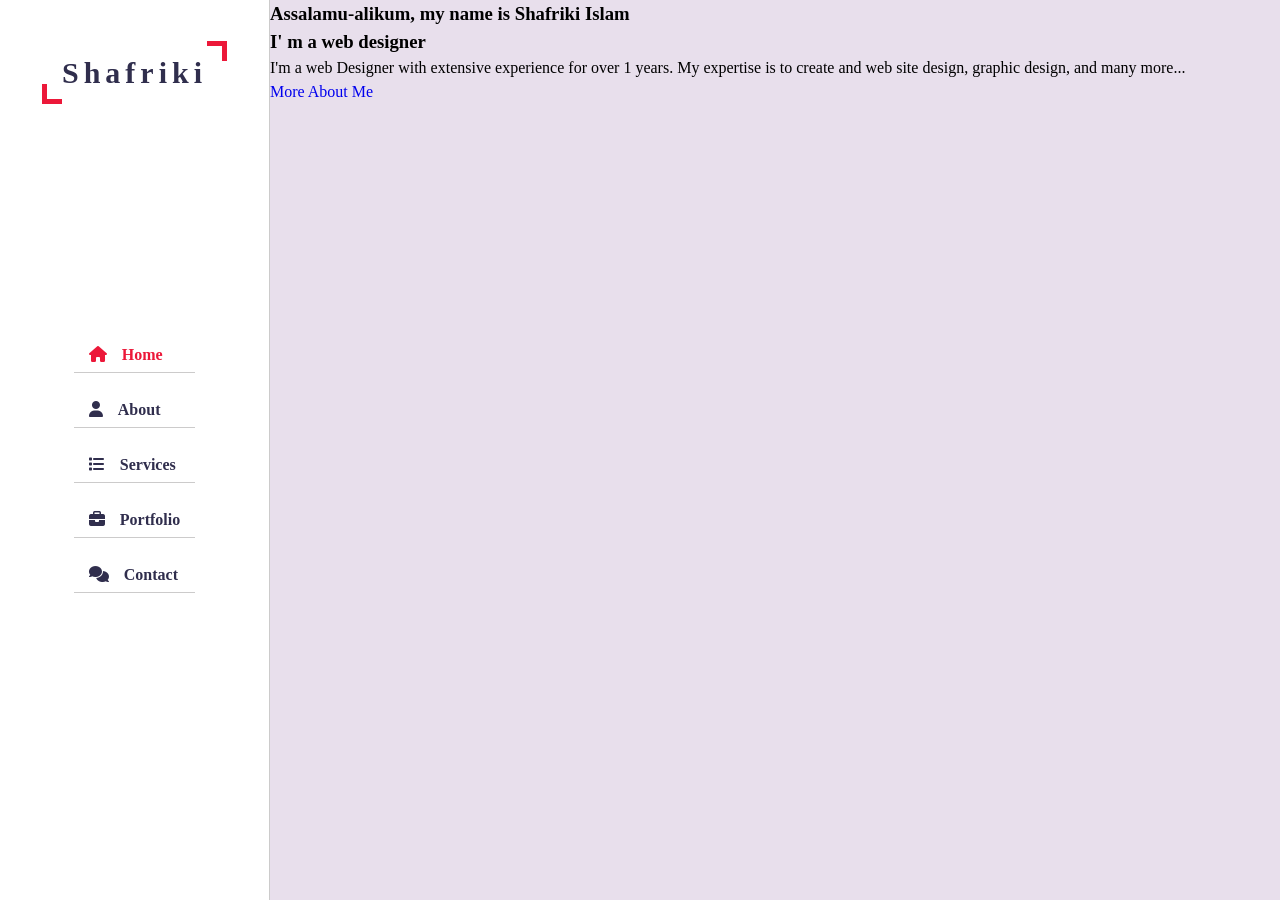
==== portfolio.html @ 01ceca14 "first commit" ====
<!DOCTYPE html>
<html lang="en">
<head>
    <meta charset="UTF-8">
    <meta name="viewport" content="width=device-width, initial-scale=1.0">
    <meta http-equiv="X-UA-Compatible" content="IE=edge">
    <title>Document</title>

    <!--css file link are here-->
    <link rel="stylesheet" href="portfolio.css">
    <link rel="stylesheet" href="color.css">
    <link rel="stylesheet" href="https://cdnjs.cloudflare.com/ajax/libs/font-awesome/6.5.1/css/all.min.css">
</head>
<body>
    <!--main container start-->
    <div class="main-conainer"></div>
    <!--Aside start-->
    <div class="aside">
        <div class="logo">
            <a href="#"><span>S</span>hafriki</a>
        </div>
        <div class="nav-toggler">
            <span></span>
        </div>
        <ul class="nav">
            <li><a href="#" class="active"><i class="fa fa-home"></i>Home</a></li>
            <li><a href="#"><i class="fa fa-user"></i>About</a></li>
            <li><a href="#"><i class="fa fa-list"></i>Services</a></li>
            <li><a href="#"><i class="fa fa-briefcase"></i>Portfolio</a></li>
            <li><a href="#"><i class="fa fa-comments"></i>Contact</a></li>
        </ul>
    </div>
    <!--Aside end-->
    <!--main content start-->

    <!--main content end-->
    <div class="main-content">
        <!--Home section start-->
        <section class="home section">
            <div class="container">
                <div class="row">
                    <div class="home-info">
                        <h3 class="hello">Assalamu-alikum, my name is <span class="name">Shafriki Islam</span></h3>
                        <h3 class="my-profession">I' m a <span class="typing">web designer</span></h3>
                        <p>I'm a web Designer with extensive experience for over 1 years. My expertise is to create
                            and web site design, graphic design, and many more...
                        </p>
                        <a href="contact" class="btn hire-me">More About Me</a>
                    </div>
                </div>
            </div>
        </section>
        <!--Home section end-->
    </div>
    <!--main container end-->
    <!--JAVA SCRIPT FILE LINK here-->
    <script src="portfolio.js"></script>
</body>
</html>
---- portfolio.css ----
@import url('https://fonts.googleapis.com/css2?family=Poppins:wght@200;300;400;500;600;700&display=swap');

:root
{
    --bg-black-900:#f2f2fc;
    --bg-black-900:#fdf9ff;
    --bg-black-900:#e8dfec;
    --text-black-900:#302e4d;
    --text-black-700:#504e70;

}
body
{
    line-height: 1.5;
    font-size: 16px;
    font-family: 'Poppins' sans-serif;

}
*
{
    margin: 0;
    padding: 0;
    outline: none;
    text-decoration: none;
    box-sizing: border-box;

}

::before,::after
{
    box-sizing: border-box;

}
ul
{
    list-style: none;
}
.section
{
    background: var(--bg-black-900);
    min-height: 100vh;
    display: block;
    position: fixed;
    left: 270px;
    top: 0;
    right: 0;
    opacity: 1;
    z-index: 0;
}
/*for aside section*/
.aside
{
    width: 270px;
    background: var(--bg-black-100);
    position: fixed;
    left: 0;
    height: 100%;
    top: 0;
    z-index: 10;
    padding: 30px;
    display: flex;
    justify-content: center;
    align-items: center;
    border-right: 1px solid rgb(204, 203, 203) ;

}
.aside .logo
{
    position: absolute;
    top: 50px;
    font-size: 30px;
    text-transform: capitalize;
}
.aside .logo a
{
    color: var(--text-black-900);
    font-weight: 700;
    padding: 15px 20px;
    font-size: 30px;
    letter-spacing: 5px;
    position: relative;
}
.aside .logo a span 
{
    font-family: 'Clicker Script',cursive;
    font-family: 40px;
}
.aside .logo a::before
{
    content: '';
    position: absolute;
    width: 20px;
    height: 20px;
    border-bottom: 5px solid var(--skin-color);
    border-left: 5px solid var(--skin-color);
    bottom: 0;
    left: 0;
}
.aside .logo a::after
{
    content: '';
    position: absolute;
    width: 20px;
    height: 20px;
    border-top: 5px solid var(--skin-color);
    border-right: 5px solid var(--skin-color);
    top: 0;
    right: 0;
}
.aside .nav-toggler
{
    height: 40px;
    width: 45px;
    border: 1px solid rgb(204, 203, 203) ;
    cursor: pointer;
    position: fixed;
    left: 300px;
    top: 20px;
    border-radius: 5px;
    background: var(--bg-black-100);
    display: none;
    align-items: center;
    justify-content: center;

}
.aside .nav-toggler span
{
    height: 2px;
    width: 18px;
    background: var(--skin-color);
    display: inline-block;
    position: relative;
}
.aside .nav-toggler span::before
{
    content: '';
    height: 2px;
    width: 18px;
    background: var(--skin-color);
    position: absolute;
    top: -6px;
    left: 0;
}
.aside .nav-toggler span::after
{
    content: '';
    height: 2px;
    width: 18px;
    background: var(--skin-color);
    position: absolute;
    top: 6px;
    left: 0;
}
.aside .nav
{
    margin-top: 50px;
}
.aside .nav li
{
    margin-bottom: 20px;
    display: block;

}
.aside .nav li a
{
    font-size: 16px;
    font-weight: 600;
    color: var(--text-black-900);
    padding: 5px 15px;
    border-bottom: 1px solid rgb(204, 203, 203) ;
    display: block;
}
.aside .nav li a.active
{
    color: var(--skin-color);
}
.aside .nav li a i
{
    margin-right: 15px;

}
---- color.css ----
:root
{
    --skin-color:#ec1839;
}
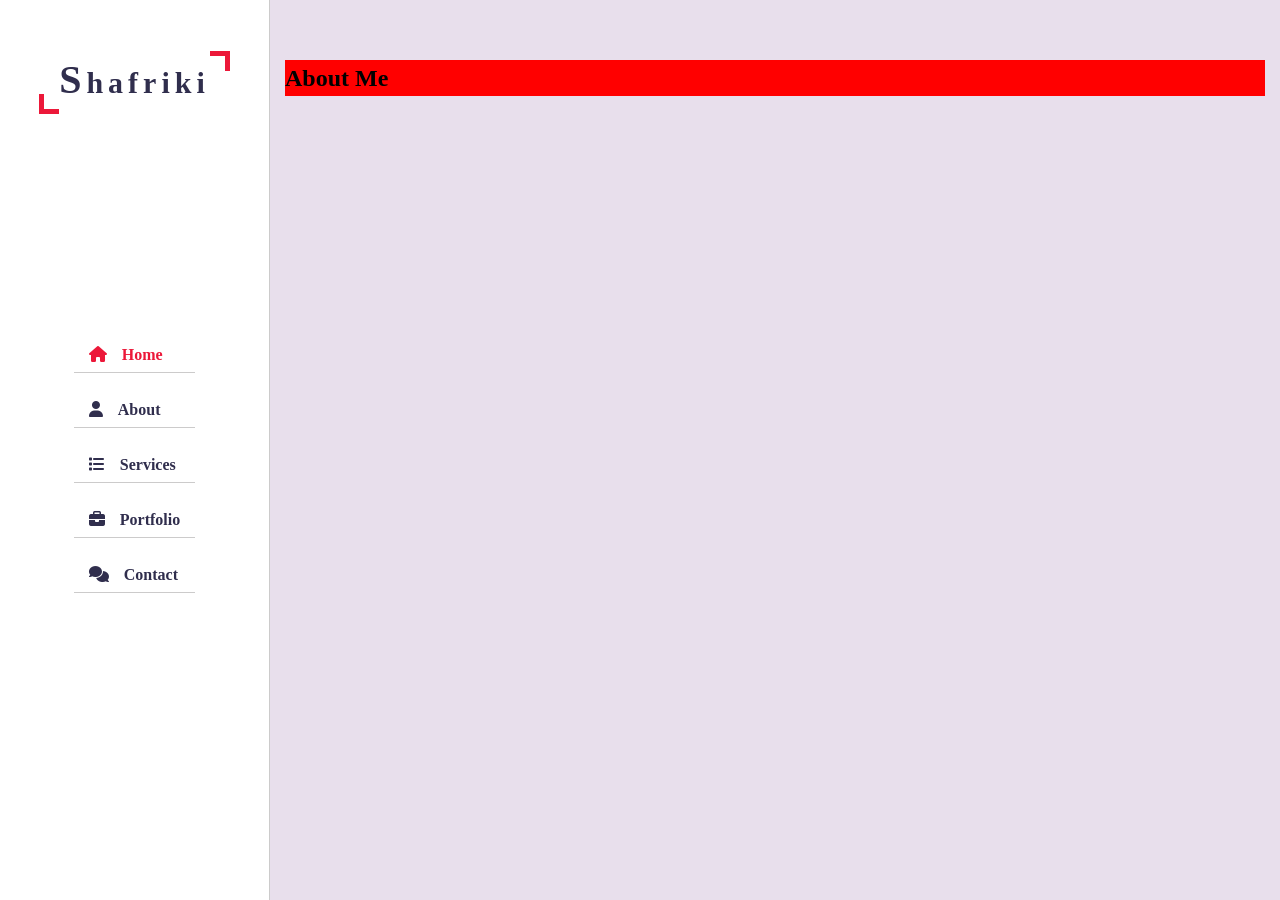
==== commit 560bc0d9: "added some code" ====
--- a/portfolio.html
+++ b/portfolio.html
@@ -5,7 +5,7 @@
     <meta name="viewport" content="width=device-width, initial-scale=1.0">
     <meta http-equiv="X-UA-Compatible" content="IE=edge">
     <title>Document</title>
-
+    
     <!--css file link are here-->
     <link rel="stylesheet" href="portfolio.css">
     <link rel="stylesheet" href="color.css">
@@ -36,21 +36,35 @@
     <!--main content end-->
     <div class="main-content">
         <!--Home section start-->
-        <section class="home section">
+        <section class="home section hidden">
             <div class="container">
                 <div class="row">
-                    <div class="home-info">
+                    <div class="home-info padd-15">
                         <h3 class="hello">Assalamu-alikum, my name is <span class="name">Shafriki Islam</span></h3>
                         <h3 class="my-profession">I' m a <span class="typing">web designer</span></h3>
                         <p>I'm a web Designer with extensive experience for over 1 years. My expertise is to create
                             and web site design, graphic design, and many more...
                         </p>
-                        <a href="contact" class="btn hire-me">More About Me</a>
+                        <a href="contact" class="btn hire-me">Hire me</a>
+                    </div>
+                    <div class="home-image padd-15">
+                        <img src="image/propic.png" alt="">
                     </div>
                 </div>
             </div>
         </section>
         <!--Home section end-->
+        <!--About section start-->
+        <section class="about section">
+            <div class="container">
+                <div class="row">
+                    <div class="section-title">
+                        <h2>About Me</h2>
+                    </div>
+                </div>
+            </div>
+        </section>
+        <!--About section end-->
     </div>
     <!--main container end-->
     <!--JAVA SCRIPT FILE LINK here-->
--- a/portfolio.css
+++ b/portfolio.css
@@ -40,12 +40,66 @@
     background: var(--bg-black-900);
     min-height: 100vh;
     display: block;
-    position: fixed;
-    left: 270px;
-    top: 0;
-    right: 0;
     opacity: 1;
-    z-index: 0;
+    padding: 0 30px;
+}
+.hidden
+{
+    display: none !important;
+}
+.main-content
+{
+    padding-left: 270px;
+}
+.padd-15
+{
+    padding-left: 15px;
+    padding-right: 15px;
+}
+
+.container
+{
+    max-width: 1100px;
+    width: 100%;
+    margin: auto;
+}
+.section .container
+{
+    padding-top: 60px;
+    padding-bottom: 70px;
+
+}
+.section-title
+{
+    flex: 0 0 100%;
+    max-width: 100%;
+    background-color: red;
+}
+.row
+{
+    display: flex;
+    flex-wrap: wrap;
+    margin-left: -15px;
+    margin-right: -15px;
+    position: relative;
+    
+}
+.btn
+{
+    font-size: 16px;
+    font-weight: 500;
+    padding: 12px 35px;
+    background: var(--skin-color);
+    color: white;
+    border-radius: 40px;
+    display: inline-block;
+    white-space: nowrap;
+    transition: all 0.3s ease;
+    border: none;
+}
+.btn:hover
+{
+    transform: scale(1.05);
 }
 /*for aside section*/
 .aside
@@ -83,7 +137,7 @@
 .aside .logo a span 
 {
     font-family: 'Clicker Script',cursive;
-    font-family: 40px;
+    font-size: 40px;
 }
 .aside .logo a::before
 {
@@ -178,4 +232,76 @@
 {
     margin-right: 15px;
 
+}
+
+/*home*/
+.home{
+    min-height: 100vh;
+    display: flex;
+    color: var(--text-black-900);
+}
+.home .home-info
+{
+    flex: 0 0 60%;
+    max-width: 60%;
+}
+h3.hello
+{
+    font-size: 28px;
+    margin: 15px 0;
+}
+h3.hello span{
+    font-family: 'Clicker Script', cursive;
+    font-size: 30px;
+    font-weight: 700;
+    color: var(--skin-color);
+}
+h3.my-profession
+{
+    font-size: 30px;
+    margin: 15px 0;
+}
+.typing
+{
+    color: var(--skin-color);
+}
+.home-info p{
+    margin-bottom: 70px;
+    font-size: 20px;
+    color: var(--text-black-700);
+}
+.home .home-image
+{
+    float: 0 0 40%;
+    max-width: 40%;
+    text-align: center;
+    position: relative;
+    
+}.home-image::after
+{
+    content: '';
+    position: absolute;
+    height: 80px;
+    width: 80px;
+    border-bottom: 10px solid var(--skin-color);
+    border-right: 10px solid var(--skin-color);
+    right: 20px;
+    bottom:-40px;
+}.home-image::before
+{
+    content: '';
+    position: absolute;
+    height: 80px;
+    width: 80px;
+    border-top: 10px solid var(--skin-color);
+    border-left: 10px solid var(--skin-color);
+    left: -20px;
+    top:-40px;
+    
+}
+.home .home-image img
+{
+    margin: auto;
+    border-radius: 5px;
+    height: 400px;
 }
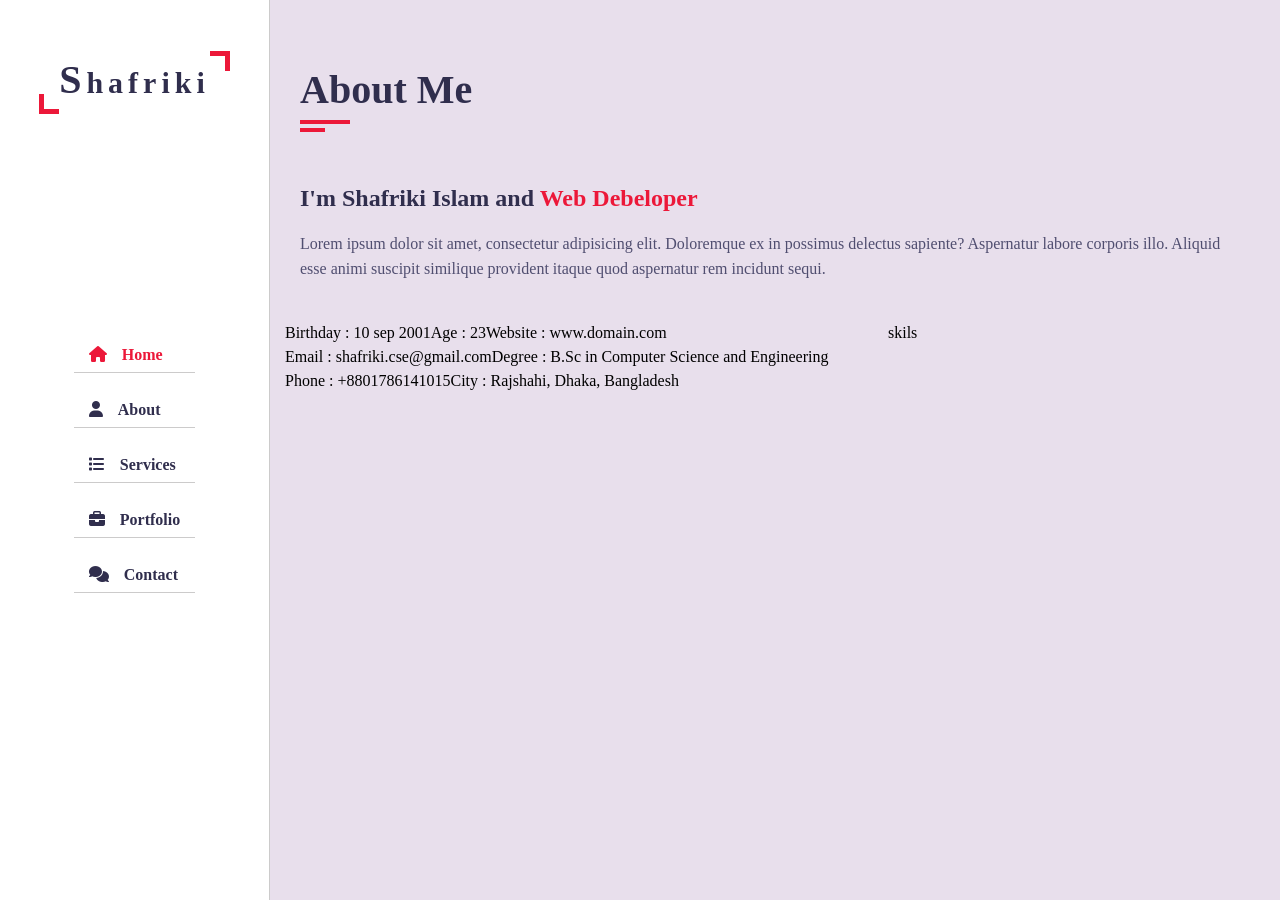
==== commit 5cc0a42e: "added some css and html code" ====
--- a/portfolio.html
+++ b/portfolio.html
@@ -58,8 +58,49 @@
         <section class="about section">
             <div class="container">
                 <div class="row">
-                    <div class="section-title">
+                    <div class="section-title padd-15">
                         <h2>About Me</h2>
+                    </div>
+                </div>
+                <div class="row">
+                    <div class="about-content padd-15">
+                        <div class="row">
+                            <div class="about-text padd-15">
+                                <h3>I'm Shafriki Islam and <span>Web Debeloper</span></h3>
+                                <p>Lorem ipsum dolor sit amet, consectetur adipisicing elit.
+                                     Doloremque ex in possimus delectus sapiente? 
+                                     Aspernatur labore corporis illo. Aliquid esse animi suscipit similique 
+                                    provident itaque quod aspernatur rem incidunt sequi.</p>
+                            </div>
+                        </div>
+                        <div class="row">
+                            <div class="personal-info padd-15">
+                                <div class="row">
+                                    <div class="info-item">
+                                        <p>Birthday : <span>10 sep 2001</span></p>
+                                    </div>
+                                    <div class="info-item">
+                                        <p>Age : <span>23</span></p>
+                                    </div>
+                                    <div class="info-item">
+                                        <p>Website : <span>www.domain.com</span></p>
+                                    </div>
+                                    <div class="info-item">
+                                        <p>Email : <span>shafriki.cse@gmail.com</span></p>
+                                    </div>
+                                    <div class="info-item">
+                                        <p>Degree : <span>B.Sc in Computer Science and Engineering</span></p>
+                                    </div>
+                                    <div class="info-item">
+                                        <p>Phone : <span>+8801786141015</span></p>
+                                    </div>
+                                    <div class="info-item">
+                                        <p>City : <span>Rajshahi, Dhaka, Bangladesh</span></p>
+                                    </div>
+                                </div>
+                            </div>
+                            <div class="skils padd-15">skils</div>
+                        </div>
                     </div>
                 </div>
             </div>
--- a/portfolio.css
+++ b/portfolio.css
@@ -73,7 +73,35 @@
 {
     flex: 0 0 100%;
     max-width: 100%;
-    background-color: red;
+    margin-bottom: 60px;
+}
+.section-title h2
+{
+    font-size: 40px;
+    color: var(--text-black-900);
+    font-weight: 700;
+    position: relative;
+}
+.section-title h2::before
+{
+    content: '';
+    height: 4px;
+    width: 50px;
+    background-color: var(--skin-color);
+    position: absolute;
+    top: 100%;
+    left: 0;
+}
+.section-title h2::after
+{
+    content: '';
+    height: 4px;
+    width: 25px;
+    background-color: var(--skin-color);
+    position: absolute;
+    top: 100%;
+    left: 0;
+    margin-top: 8px;
 }
 .row
 {
@@ -304,4 +332,46 @@
     margin: auto;
     border-radius: 5px;
     height: 400px;
+}
+/*about*/
+.about .about-content
+{
+    flex: 0 0 100%;
+    max-width: 100%;
+    
+}
+.about .about-content .about-text
+{
+    flex: 0 0 100;
+    max-width: 100%;
+}
+.about .about-content .about-text h3
+{
+    font-size: 24px;
+    margin-bottom: 15px;
+    font-weight: 700;
+    color: var(--text-black-900);
+}
+.about .about-content .about-text h3 span
+{
+    color: var(--skin-color);
+}
+.about .about-content .about-text p
+{
+    font-size: 16px;
+    line-height: 25px;
+    color: var(--text-black-700);
+}
+.about .about-content .personal-info
+{
+    flex: 0 0 60%;
+    max-width: 60%;
+    margin-top: 40px;
+}
+.about .about-content .skils
+{
+    flex: 0 0 40%;
+    max-width: 40%;
+    margin-top: 40px;
+
 }
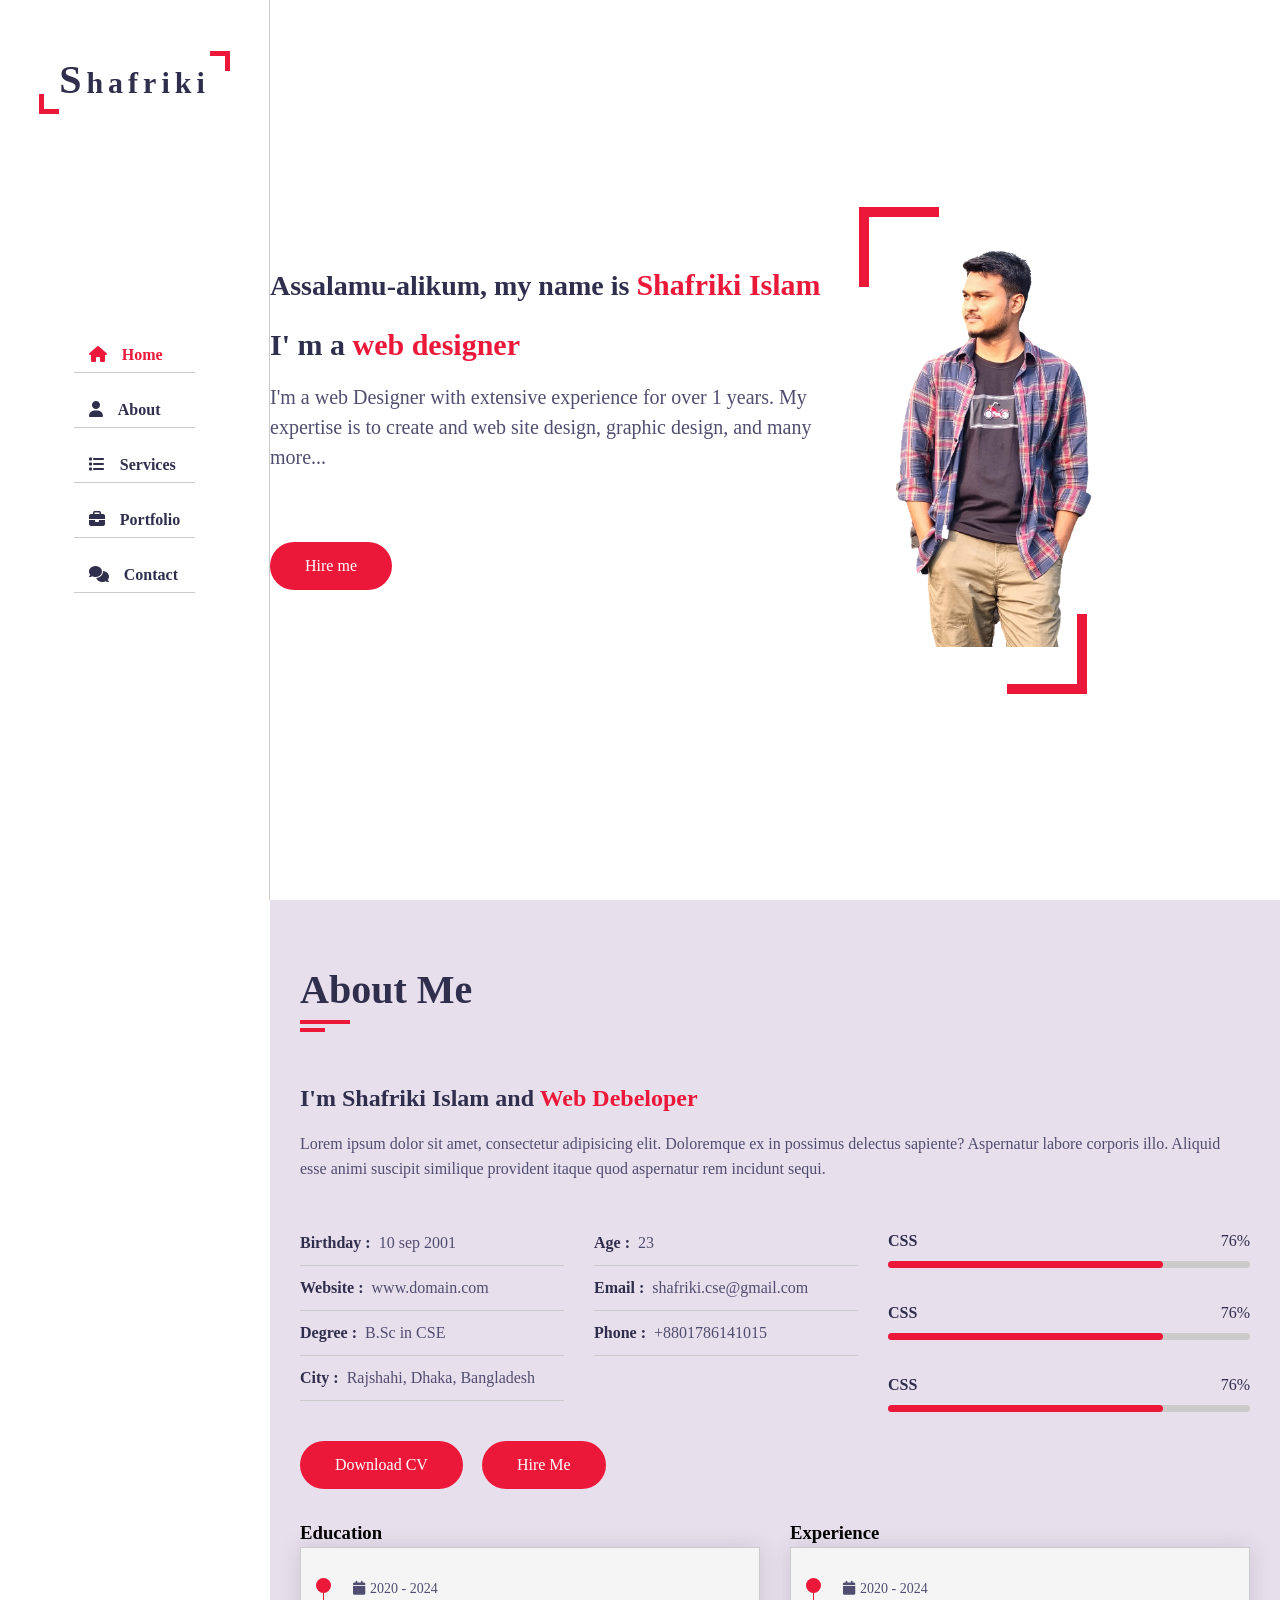
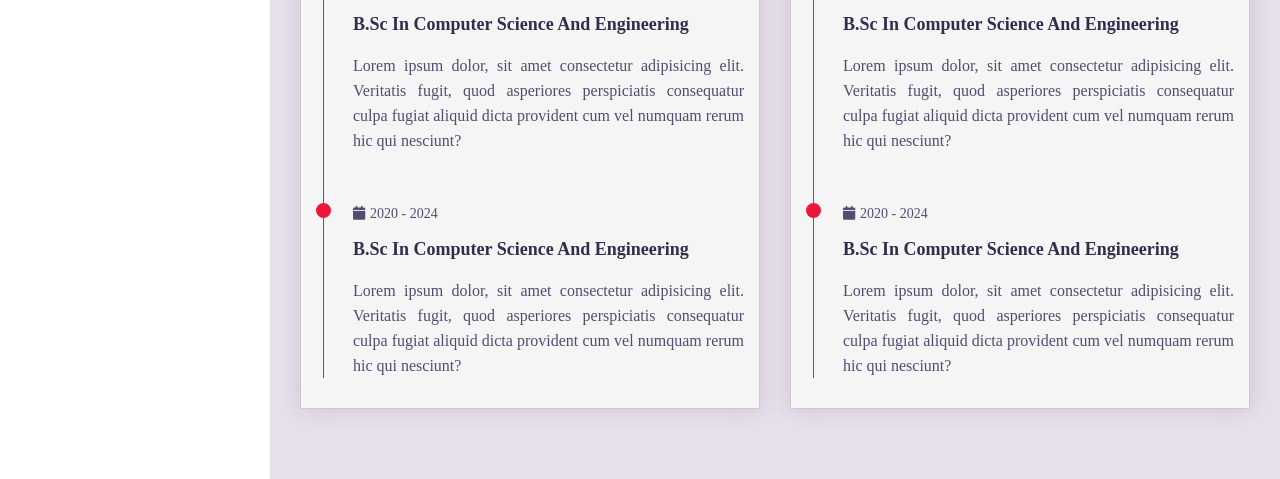
==== commit a63e0cf0: "about section complete" ====
--- a/portfolio.html
+++ b/portfolio.html
@@ -4,7 +4,7 @@
     <meta charset="UTF-8">
     <meta name="viewport" content="width=device-width, initial-scale=1.0">
     <meta http-equiv="X-UA-Compatible" content="IE=edge">
-    <title>Document</title>
+    <title></title>
     
     <!--css file link are here-->
     <link rel="stylesheet" href="portfolio.css">
@@ -36,7 +36,7 @@
     <!--main content end-->
     <div class="main-content">
         <!--Home section start-->
-        <section class="home section hidden">
+        <section class="home">
             <div class="container">
                 <div class="row">
                     <div class="home-info padd-15">
@@ -76,35 +76,132 @@
                         <div class="row">
                             <div class="personal-info padd-15">
                                 <div class="row">
-                                    <div class="info-item">
+                                    <div class="info-item padd-15">
                                         <p>Birthday : <span>10 sep 2001</span></p>
                                     </div>
-                                    <div class="info-item">
+                                    <div class="info-item padd-15">
                                         <p>Age : <span>23</span></p>
                                     </div>
-                                    <div class="info-item">
+                                    <div class="info-item padd-15">
                                         <p>Website : <span>www.domain.com</span></p>
                                     </div>
-                                    <div class="info-item">
+                                    <div class="info-item padd-15">
                                         <p>Email : <span>shafriki.cse@gmail.com</span></p>
                                     </div>
-                                    <div class="info-item">
-                                        <p>Degree : <span>B.Sc in Computer Science and Engineering</span></p>
-                                    </div>
-                                    <div class="info-item">
+                                    <div class="info-item padd-15">
+                                        <p>Degree : <span>B.Sc in CSE</span></p>
+                                    </div>
+                                    <div class="info-item padd-15">
                                         <p>Phone : <span>+8801786141015</span></p>
                                     </div>
-                                    <div class="info-item">
+                                    <div class="info-item padd-15">
                                         <p>City : <span>Rajshahi, Dhaka, Bangladesh</span></p>
                                     </div>
                                 </div>
-                            </div>
-                            <div class="skils padd-15">skils</div>
+                                <div class="row">
+                                    <div class="buttons padd-15">
+                                        <a href="#" class="btn">Download CV</a>
+                                        <a href="#contact" class="btn hire-me">Hire Me</a>
+                                    </div>
+                                </div>
+                            </div>
+                            <div class="skils padd-15">
+                                <div class="row">
+                                    <div class="skill-item padd-15">
+                                        <h5>CSS</h5>
+                                        <div class="progress">
+                                            <div class="progress-in" style="width: 76%;">
+
+                                            </div>
+                                            <div class="skill-percent">76%</div>
+                                        </div>
+                                    </div>
+                                    <div class="skill-item padd-15">
+                                        <h5>CSS</h5>
+                                        <div class="progress">
+                                            <div class="progress-in" style="width: 76%;">
+
+                                            </div>
+                                            <div class="skill-percent">76%</div>
+                                        </div>
+                                    </div>
+                                    <div class="skill-item padd-15">
+                                        <h5>CSS</h5>
+                                        <div class="progress">
+                                            <div class="progress-in" style="width: 76%;">
+
+                                            </div>
+                                            <div class="skill-percent">76%</div>
+                                        </div>
+                                    </div>
+                                </div>
+
+                            </div>
+                        </div>
+                        <div class="row">
+                            <div class="education padd-15">
+                                <h3 class="title">Education</h3>
+                                <div class="row">
+                                    <div class="timeline-box padd-15">
+                                        <div class="timeline shadow-dark">
+                                            <!--timeline item-->
+                                            <div class="timeline-item">
+                                                <div class="circle-dot"></div>
+                                                <h3 class="timeline-date">
+                                                    <i class="fa fa-calendar"></i>2020 - 2024
+                                                </h3>
+                                                <h4 class="timeline-title">B.Sc in Computer Science and Engineering</h4>
+                                                <p class="timeline-text">Lorem ipsum dolor, sit amet consectetur adipisicing elit. Veritatis fugit, quod asperiores perspiciatis consequatur culpa fugiat aliquid dicta provident cum vel numquam rerum hic qui nesciunt?</p>
+
+                                            </div>
+                                            <!--timeline item-->
+                                            <div class="timeline-item">
+                                                <div class="circle-dot"></div>
+                                                <h3 class="timeline-date">
+                                                    <i class="fa fa-calendar"></i>2020 - 2024
+                                                </h3>
+                                                <h4 class="timeline-title">B.Sc in Computer Science and Engineering</h4>
+                                                <p class="timeline-text">Lorem ipsum dolor, sit amet consectetur adipisicing elit. Veritatis fugit, quod asperiores perspiciatis consequatur culpa fugiat aliquid dicta provident cum vel numquam rerum hic qui nesciunt?</p>
+                                                
+                                            </div>
+                                        </div>
+                                    </div>
+                                </div>
+                            </div>
+                            <div class="experience padd-15">
+                                <h3 class="title">Experience</h3>
+                                <div class="row">
+                                    <div class="timeline-box padd-15">
+                                        <div class="timeline shadow-dark">
+                                            <!--timeline item-->
+                                            <div class="timeline-item">
+                                                <div class="circle-dot"></div>
+                                                <h3 class="timeline-date">
+                                                    <i class="fa fa-calendar"></i>2020 - 2024
+                                                </h3>
+                                                <h4 class="timeline-title">B.Sc in Computer Science and Engineering</h4>
+                                                <p class="timeline-text">Lorem ipsum dolor, sit amet consectetur adipisicing elit. Veritatis fugit, quod asperiores perspiciatis consequatur culpa fugiat aliquid dicta provident cum vel numquam rerum hic qui nesciunt?</p>
+
+                                            </div>
+                                            <!--timeline item-->
+                                            <div class="timeline-item">
+                                                <div class="circle-dot"></div>
+                                                <h3 class="timeline-date">
+                                                    <i class="fa fa-calendar"></i>2020 - 2024
+                                                </h3>
+                                                <h4 class="timeline-title">B.Sc in Computer Science and Engineering</h4>
+                                                <p class="timeline-text">Lorem ipsum dolor, sit amet consectetur adipisicing elit. Veritatis fugit, quod asperiores perspiciatis consequatur culpa fugiat aliquid dicta provident cum vel numquam rerum hic qui nesciunt?</p>
+                                                
+                                            </div>
+                                        </div>
+                                    </div>
+                                </div>
+                            </div>
                         </div>
                     </div>
                 </div>
             </div>
-        </section>
+        </section> 
         <!--About section end-->
     </div>
     <!--main container end-->
--- a/portfolio.css
+++ b/portfolio.css
@@ -128,6 +128,10 @@
 .btn:hover
 {
     transform: scale(1.05);
+}
+.shadow-dark
+{
+    box-shadow: 0 0 20px rgba(48,46, 77, 0.15);
 }
 /*for aside section*/
 .aside
@@ -368,10 +372,170 @@
     max-width: 60%;
     margin-top: 40px;
 }
+.about .about-content .personal-info .info-item
+{
+    flex: 0 0 50%;
+    max-width: 60%;
+
+}
+.about .about-content .personal-info .info-item p
+{
+    font-weight: 600;
+    padding: 10px 0;
+    font-size: 16px;
+    color: var(--text-black-900);
+    border-bottom: 1px solid rgb(204, 203, 203) ;
+    display: block;;
+}
+.about .about-content .personal-info .info-item p span
+{
+    font-weight: 400;
+    color: var(--text-black-700);
+    margin-left: 4px;
+    display: inline-block;
+}
+.about .about-content .personal-info .buttons
+{
+    margin-top: 30px;
+}
+.about .about-content .personal-info .buttons .btn
+{
+    margin-right: 15px;
+    margin-top: 10px;
+}
 .about .about-content .skils
 {
     flex: 0 0 40%;
     max-width: 40%;
     margin-top: 40px;
 
+}
+.about .about-content .skils .skill-item
+{
+    flex: 0 0 100%;
+    max-width: 100%;
+}
+.about .about-content .skils .skill-item h5
+{
+    line-height: 40px;
+    font-weight: 600;
+    font-size: 16px;
+    color: var(--text-black-900);
+    text-transform: capitalize;
+}
+.about .about-content .skils .skill-item .progress
+{
+    background-color: rgb(204, 203, 203);
+    height: 7px;
+    border-radius: 4px;
+    width: 100%;
+    position: relative;
+}
+.about .about-content .skils .skill-item
+{
+    margin-bottom: 25px;
+}
+.about .about-content .skils .skill-item .progress .progress-in
+{
+    position: absolute;
+    left: 0;
+    top: 0;
+    height: 100%;
+    border-radius: 4px;
+    background-color: var(--skin-color);
+}
+.about .about-content .skils .skill-item .skill-percent
+{
+    position: absolute;
+    right: 0;
+    color: var(--text-black-900);
+    top: -40px;
+    font-weight: 400;
+    line-height: 40px;
+}
+.about .about-content .education,
+.about .about-content .experience
+{
+    flex: 0 0 50%;
+    max-width: 50%;
+    margin-top: 30px; 
+}
+.about .about-content h3.section-title
+{
+    font-size: 24px;
+    margin-bottom: 30px;
+    font-weight: 700;
+    color: var(--bg-black-900);
+}
+.about .about-content .timeline-box
+{
+    flex: 0 0 100%;
+    max-width: 100%;
+}
+.about .about-content .timeline
+{
+    background-color: whitesmoke;
+    padding: 30px 15px;
+    border: 1px solid rgb(204, 203, 203);
+    width: 100%;
+    position: relative;
+}
+.about .about-content .timeline .timeline-item
+{
+    position: relative;
+    padding-left: 37px;
+    padding-bottom: 50px;
+
+}
+.about .about-content .timeline .timeline-item:last-child
+{
+    padding-bottom: 0;
+
+}
+.about .about-content .timeline .timeline-item::before
+{
+    content: '';
+    width:1px;
+    position: absolute;
+    height: 100%;
+    left: 7px;
+    top: 0;
+    background-color: var(--skin-color);
+
+}
+.about .about-content .timeline .circle-dot
+{
+    position: absolute;
+    left: 0;
+    top: 0;
+    height: 15px;
+    width: 15px;
+    border-radius: 50%;
+    background-color: var(--skin-color);
+}
+.about .about-content .timeline .timeline-date
+{
+    font-weight: 400;
+    font-size: 14px;
+    margin-bottom: 12px;
+    color: var(--text-black-700);
+
+}
+.about .about-content .timeline .timeline-date .fa{
+    margin-right: 5px;
+}
+.about .about-content .timeline .timeline-title
+{
+    font-weight: 700;
+    font-size: 18px;
+    margin-bottom: 15px;
+    text-transform: capitalize;
+    color: var(--text-black-900);
+}
+.about .about-content .timeline .timeline-text
+{
+    line-height: 25px;
+    font-size: 16px;
+    text-align: justify;
+    color: var(--text-black-700);
 }
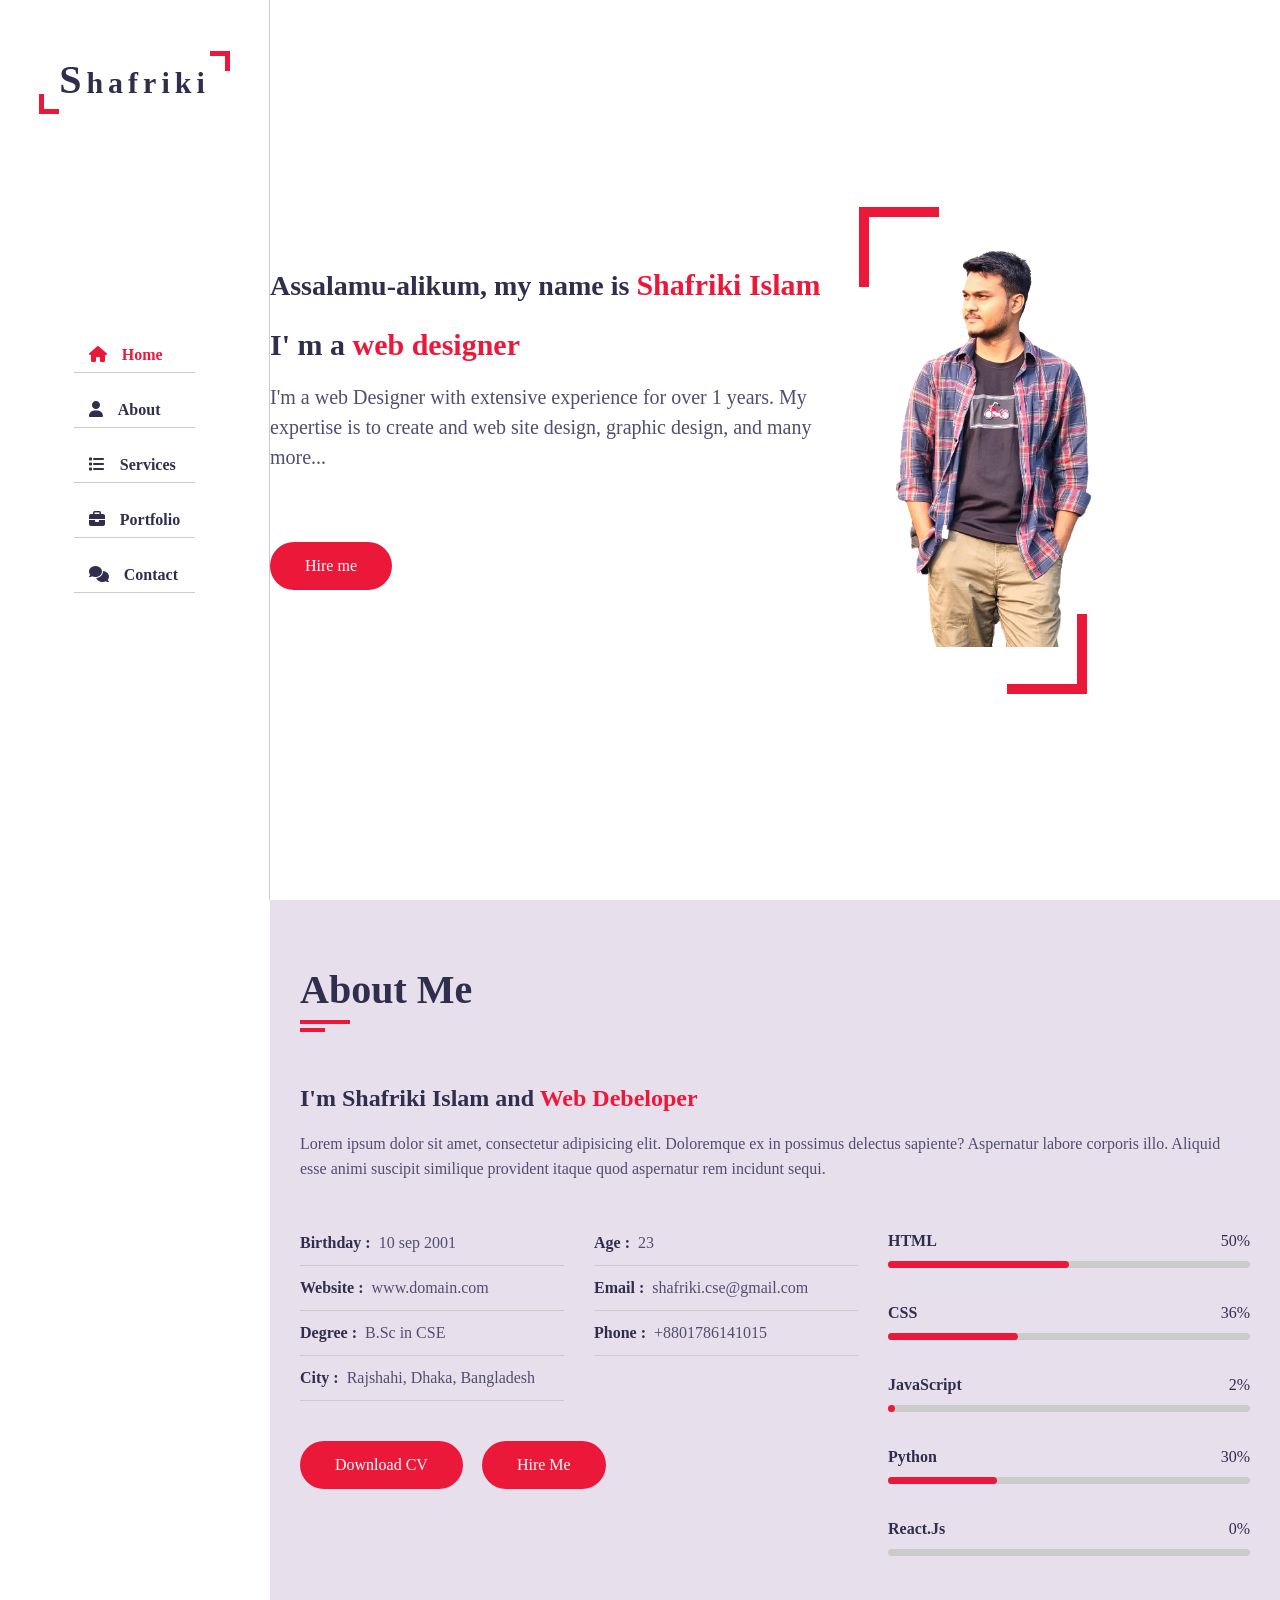
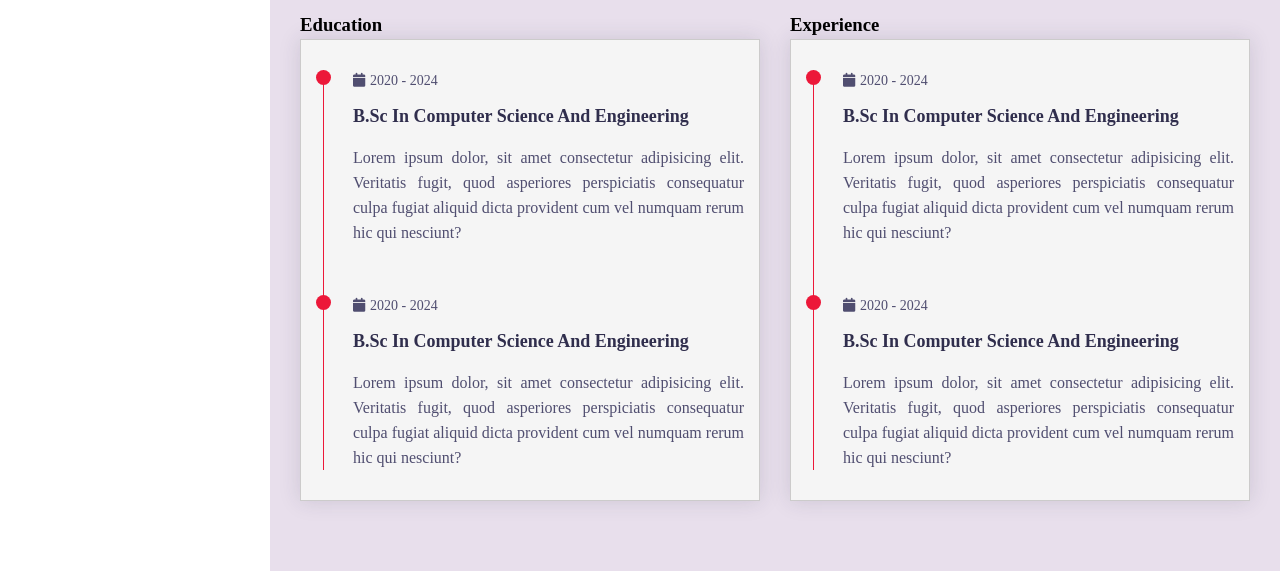
==== commit 5dac4241: "update" ====
--- a/portfolio.html
+++ b/portfolio.html
@@ -108,30 +108,48 @@
                             <div class="skils padd-15">
                                 <div class="row">
                                     <div class="skill-item padd-15">
+                                        <h5>HTML</h5>
+                                        <div class="progress">
+                                            <div class="progress-in" style="width: 50%;">
+
+                                            </div>
+                                            <div class="skill-percent">50%</div>
+                                        </div>
+                                    </div>
+                                    <div class="skill-item padd-15">
                                         <h5>CSS</h5>
                                         <div class="progress">
-                                            <div class="progress-in" style="width: 76%;">
-
-                                            </div>
-                                            <div class="skill-percent">76%</div>
-                                        </div>
-                                    </div>
-                                    <div class="skill-item padd-15">
-                                        <h5>CSS</h5>
-                                        <div class="progress">
-                                            <div class="progress-in" style="width: 76%;">
-
-                                            </div>
-                                            <div class="skill-percent">76%</div>
-                                        </div>
-                                    </div>
-                                    <div class="skill-item padd-15">
-                                        <h5>CSS</h5>
-                                        <div class="progress">
-                                            <div class="progress-in" style="width: 76%;">
-
-                                            </div>
-                                            <div class="skill-percent">76%</div>
+                                            <div class="progress-in" style="width: 36%;">
+
+                                            </div>
+                                            <div class="skill-percent">36%</div>
+                                        </div>
+                                    </div>
+                                    <div class="skill-item padd-15">
+                                        <h5>javaScript</h5>
+                                        <div class="progress">
+                                            <div class="progress-in" style="width: 2%;">
+
+                                            </div>
+                                            <div class="skill-percent">2%</div>
+                                        </div>
+                                    </div>
+                                    <div class="skill-item padd-15">
+                                        <h5>Python</h5>
+                                        <div class="progress">
+                                            <div class="progress-in" style="width: 30%;">
+
+                                            </div>
+                                            <div class="skill-percent">30%</div>
+                                        </div>
+                                    </div>
+                                    <div class="skill-item padd-15">
+                                        <h5>React.Js</h5>
+                                        <div class="progress">
+                                            <div class="progress-in" style="width: 0%;">
+
+                                            </div>
+                                            <div class="skill-percent">0%</div>
                                         </div>
                                     </div>
                                 </div>
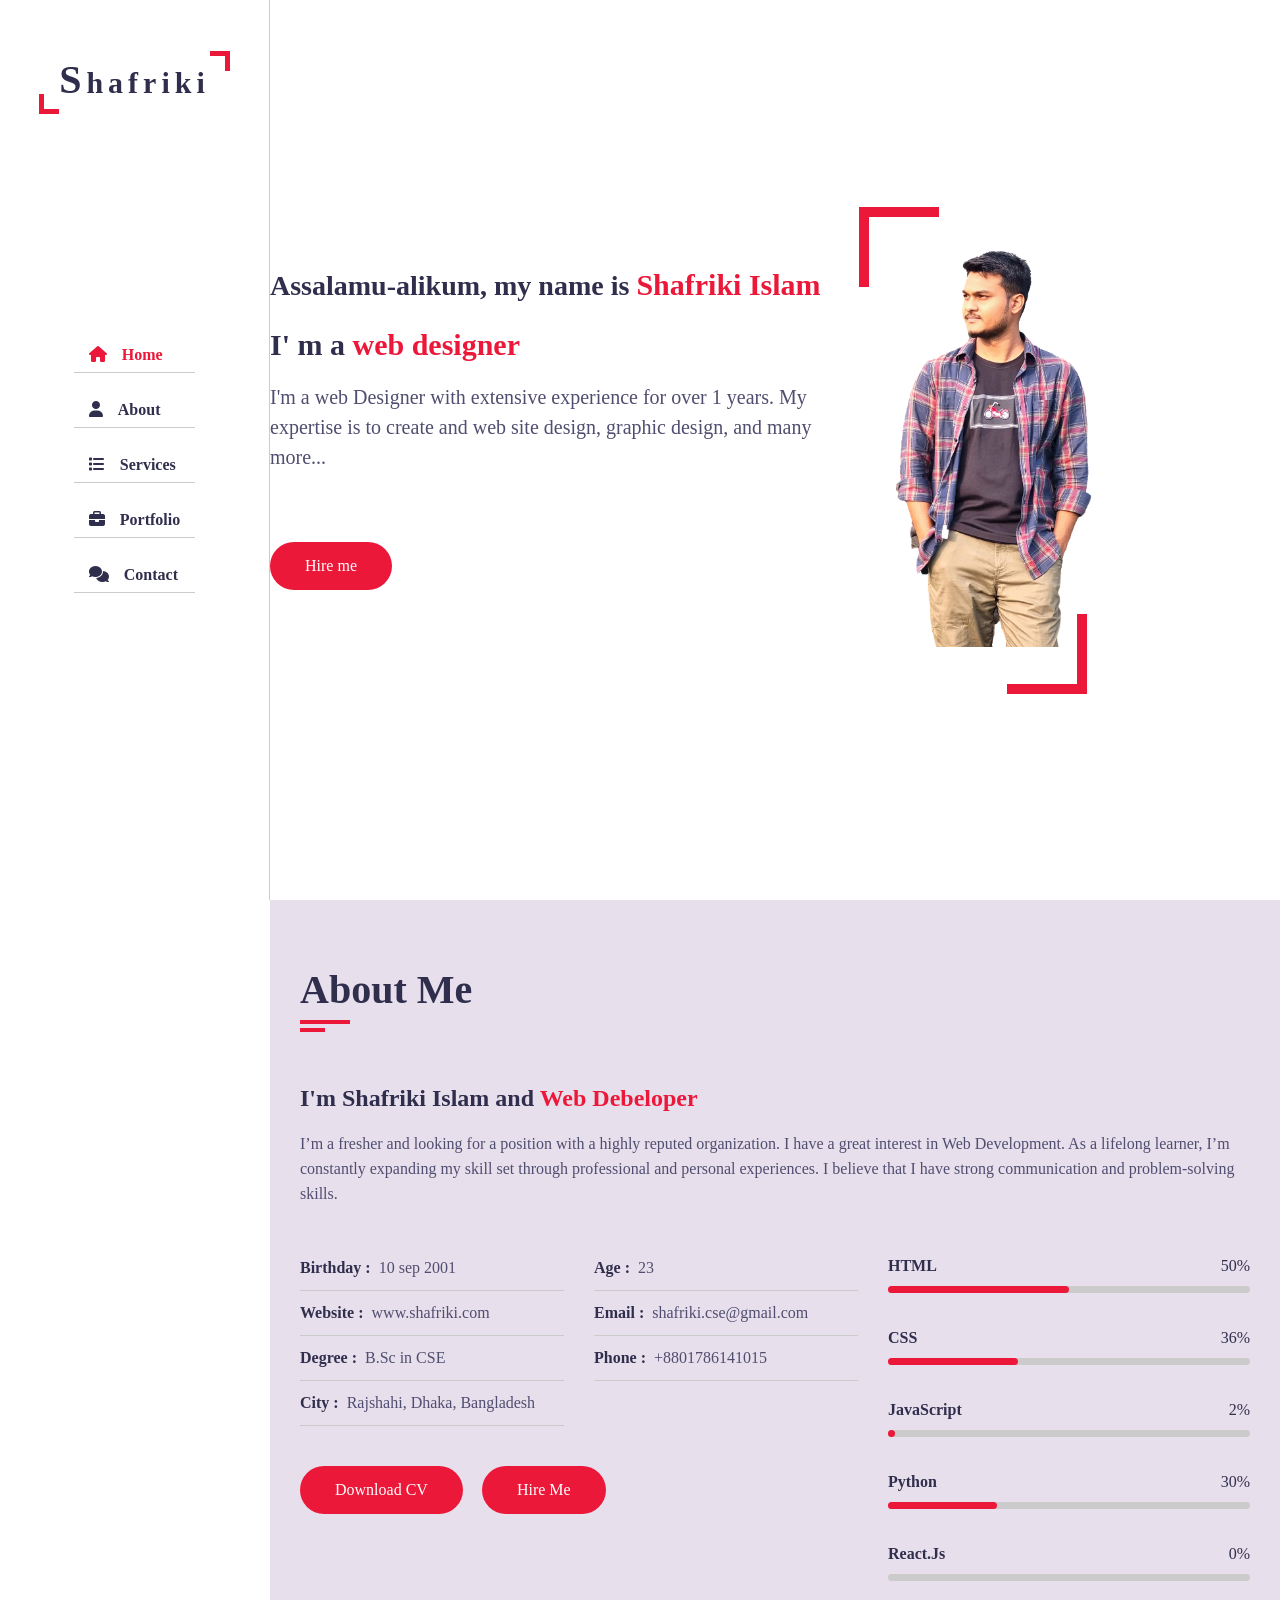
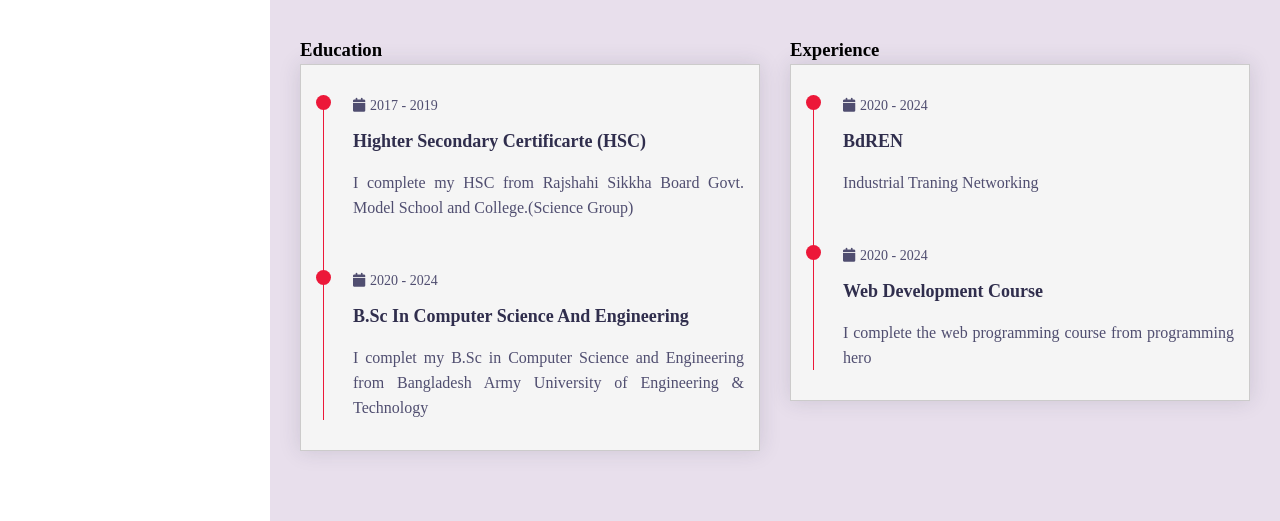
==== commit e90ab03c: "update" ====
--- a/portfolio.html
+++ b/portfolio.html
@@ -4,7 +4,7 @@
     <meta charset="UTF-8">
     <meta name="viewport" content="width=device-width, initial-scale=1.0">
     <meta http-equiv="X-UA-Compatible" content="IE=edge">
-    <title></title>
+    <title>shafriki.com</title>
     
     <!--css file link are here-->
     <link rel="stylesheet" href="portfolio.css">
@@ -67,10 +67,9 @@
                         <div class="row">
                             <div class="about-text padd-15">
                                 <h3>I'm Shafriki Islam and <span>Web Debeloper</span></h3>
-                                <p>Lorem ipsum dolor sit amet, consectetur adipisicing elit.
-                                     Doloremque ex in possimus delectus sapiente? 
-                                     Aspernatur labore corporis illo. Aliquid esse animi suscipit similique 
-                                    provident itaque quod aspernatur rem incidunt sequi.</p>
+                                <p>I’m a fresher and looking for a position with a highly reputed organization. I have a great interest in Web Development.
+                                    As a lifelong learner, I’m constantly expanding my skill set through professional and personal experiences. I believe
+                                    that I have strong communication and problem-solving skills.</p>
                             </div>
                         </div>
                         <div class="row">
@@ -83,7 +82,7 @@
                                         <p>Age : <span>23</span></p>
                                     </div>
                                     <div class="info-item padd-15">
-                                        <p>Website : <span>www.domain.com</span></p>
+                                        <p>Website : <span>www.shafriki.com</span></p>
                                     </div>
                                     <div class="info-item padd-15">
                                         <p>Email : <span>shafriki.cse@gmail.com</span></p>
@@ -166,20 +165,20 @@
                                             <div class="timeline-item">
                                                 <div class="circle-dot"></div>
                                                 <h3 class="timeline-date">
+                                                    <i class="fa fa-calendar"></i>2017 - 2019
+                                                </h3>
+                                                <h4 class="timeline-title">Highter Secondary Certificarte (HSC)</h4>
+                                                <p class="timeline-text">I complete my HSC from Rajshahi Sikkha Board Govt. Model School and College.(Science Group)</p>
+
+                                            </div>
+                                            <!--timeline item-->
+                                            <div class="timeline-item">
+                                                <div class="circle-dot"></div>
+                                                <h3 class="timeline-date">
                                                     <i class="fa fa-calendar"></i>2020 - 2024
                                                 </h3>
                                                 <h4 class="timeline-title">B.Sc in Computer Science and Engineering</h4>
-                                                <p class="timeline-text">Lorem ipsum dolor, sit amet consectetur adipisicing elit. Veritatis fugit, quod asperiores perspiciatis consequatur culpa fugiat aliquid dicta provident cum vel numquam rerum hic qui nesciunt?</p>
-
-                                            </div>
-                                            <!--timeline item-->
-                                            <div class="timeline-item">
-                                                <div class="circle-dot"></div>
-                                                <h3 class="timeline-date">
-                                                    <i class="fa fa-calendar"></i>2020 - 2024
-                                                </h3>
-                                                <h4 class="timeline-title">B.Sc in Computer Science and Engineering</h4>
-                                                <p class="timeline-text">Lorem ipsum dolor, sit amet consectetur adipisicing elit. Veritatis fugit, quod asperiores perspiciatis consequatur culpa fugiat aliquid dicta provident cum vel numquam rerum hic qui nesciunt?</p>
+                                                <p class="timeline-text">I complet my B.Sc in Computer Science and Engineering from Bangladesh Army University of Engineering & Technology</p>
                                                 
                                             </div>
                                         </div>
@@ -197,8 +196,8 @@
                                                 <h3 class="timeline-date">
                                                     <i class="fa fa-calendar"></i>2020 - 2024
                                                 </h3>
-                                                <h4 class="timeline-title">B.Sc in Computer Science and Engineering</h4>
-                                                <p class="timeline-text">Lorem ipsum dolor, sit amet consectetur adipisicing elit. Veritatis fugit, quod asperiores perspiciatis consequatur culpa fugiat aliquid dicta provident cum vel numquam rerum hic qui nesciunt?</p>
+                                                <h4 class="timeline-title">BdREN</h4>
+                                                <p class="timeline-text">Industrial Traning Networking</p>
 
                                             </div>
                                             <!--timeline item-->
@@ -207,8 +206,8 @@
                                                 <h3 class="timeline-date">
                                                     <i class="fa fa-calendar"></i>2020 - 2024
                                                 </h3>
-                                                <h4 class="timeline-title">B.Sc in Computer Science and Engineering</h4>
-                                                <p class="timeline-text">Lorem ipsum dolor, sit amet consectetur adipisicing elit. Veritatis fugit, quod asperiores perspiciatis consequatur culpa fugiat aliquid dicta provident cum vel numquam rerum hic qui nesciunt?</p>
+                                                <h4 class="timeline-title">Web Development Course</h4>
+                                                <p class="timeline-text">I complete the web programming course from programming hero</p>
                                                 
                                             </div>
                                         </div>
